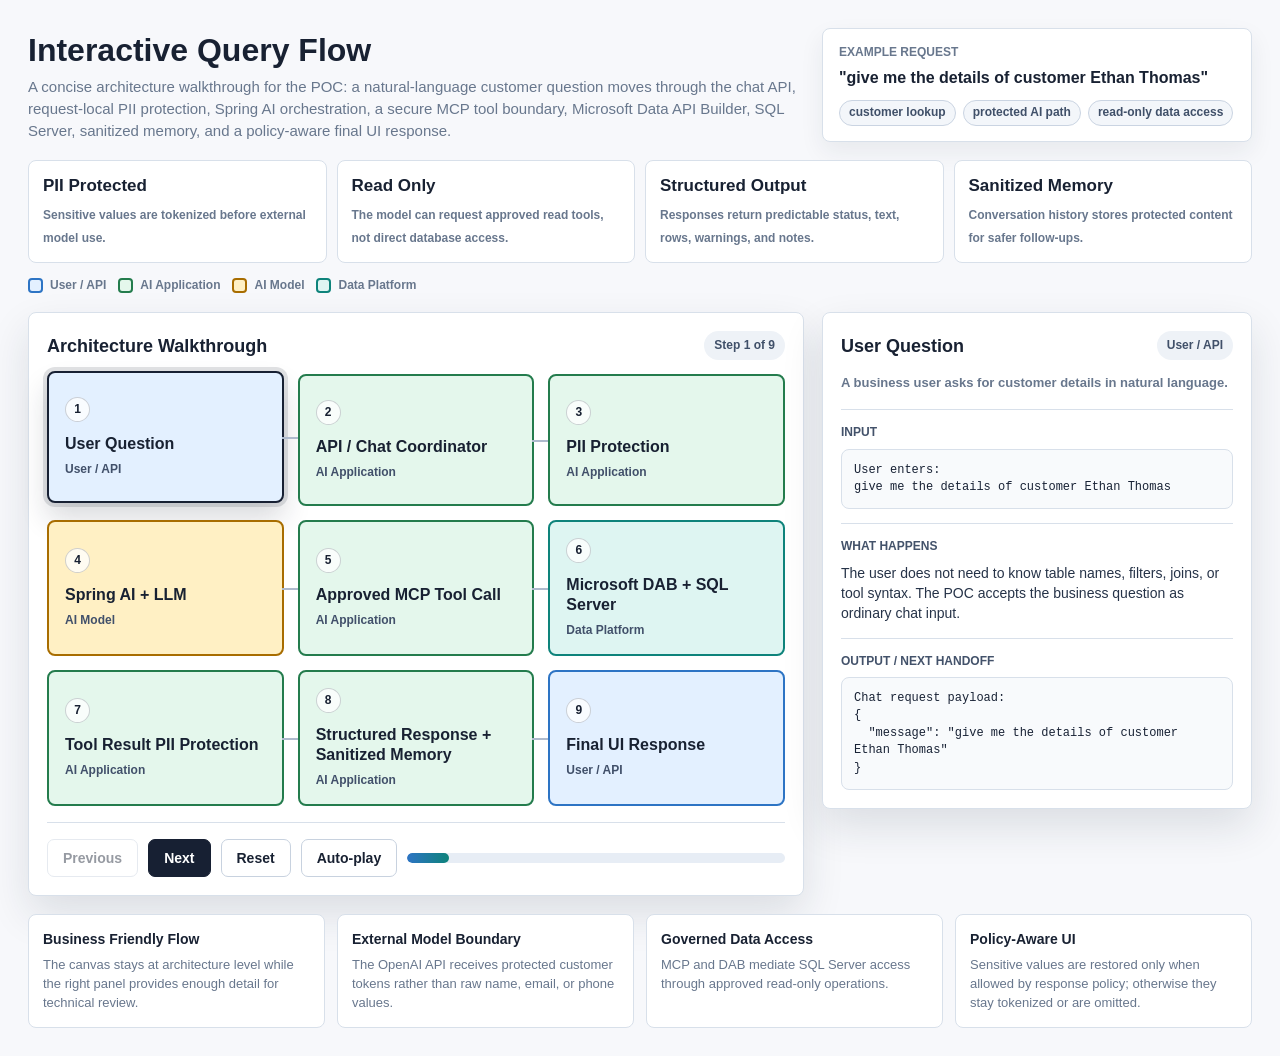
==== docs/interactive-query-flow.html @ c5b0c73b "Initial QueryMate AI application" ====
<!doctype html>
<html lang="en">
<head>
  <meta charset="utf-8">
  <meta name="viewport" content="width=device-width, initial-scale=1">
  <title>Interactive Query Flow</title>
  <style>
    :root {
      --bg: #f7f8fb;
      --surface: #ffffff;
      --ink: #182132;
      --muted: #68778d;
      --line: #d8e0ea;
      --active: #172033;
      --user-bg: #e3f0ff;
      --user-edge: #2d74c4;
      --app-bg: #e4f7ec;
      --app-edge: #247c4d;
      --model-bg: #fff0c4;
      --model-edge: #a86d00;
      --data-bg: #def5f2;
      --data-edge: #0e837b;
      --shadow: 0 18px 42px rgba(28, 40, 60, 0.12);
    }

    * { box-sizing: border-box; }

    body {
      margin: 0;
      background: var(--bg);
      color: var(--ink);
      font-family: Arial, Helvetica, sans-serif;
      line-height: 1.45;
    }

    .page {
      max-width: 1380px;
      margin: 0 auto;
      padding: 28px;
    }

    header {
      display: grid;
      grid-template-columns: minmax(0, 1fr) minmax(300px, 430px);
      gap: 18px;
      align-items: end;
      margin-bottom: 18px;
    }

    h1, h2, h3, p { margin-top: 0; }

    h1 {
      margin-bottom: 8px;
      font-size: 32px;
      line-height: 1.12;
      letter-spacing: 0;
    }

    .subtitle {
      max-width: 870px;
      margin-bottom: 0;
      color: var(--muted);
      font-size: 15px;
    }

    .query-card,
    .principle,
    .canvas-wrap,
    .detail-panel,
    .note-card {
      background: var(--surface);
      border: 1px solid var(--line);
      border-radius: 8px;
    }

    .query-card {
      padding: 15px 16px;
      box-shadow: 0 10px 24px rgba(28, 40, 60, 0.07);
    }

    .eyebrow {
      margin-bottom: 5px;
      color: var(--muted);
      font-size: 12px;
      font-weight: 800;
      text-transform: uppercase;
    }

    .query-text {
      margin-bottom: 10px;
      font-size: 16px;
      font-weight: 800;
    }

    .query-meta {
      display: flex;
      flex-wrap: wrap;
      gap: 7px;
      margin: 0;
    }

    .tag {
      display: inline-flex;
      align-items: center;
      min-height: 26px;
      padding: 0 9px;
      border: 1px solid #cad4e2;
      border-radius: 999px;
      background: #f3f6fa;
      color: #405069;
      font-size: 12px;
      font-weight: 800;
    }

    .principles {
      display: grid;
      grid-template-columns: repeat(4, minmax(0, 1fr));
      gap: 10px;
      margin-bottom: 14px;
    }

    .principle {
      padding: 13px 14px;
    }

    .principle-title {
      display: block;
      margin-bottom: 4px;
      color: var(--ink);
      font-size: 17px;
      font-weight: 900;
    }

    .principle-text {
      color: var(--muted);
      font-size: 12px;
      font-weight: 700;
    }

    .legend {
      display: flex;
      flex-wrap: wrap;
      gap: 12px;
      margin-bottom: 18px;
    }

    .legend-item {
      display: inline-flex;
      align-items: center;
      gap: 7px;
      color: var(--muted);
      font-size: 12px;
      font-weight: 800;
    }

    .swatch {
      width: 15px;
      height: 15px;
      border: 2px solid;
      border-radius: 4px;
    }

    .swatch.user { background: var(--user-bg); border-color: var(--user-edge); }
    .swatch.app { background: var(--app-bg); border-color: var(--app-edge); }
    .swatch.model { background: var(--model-bg); border-color: var(--model-edge); }
    .swatch.data { background: var(--data-bg); border-color: var(--data-edge); }

    .workspace {
      display: grid;
      grid-template-columns: minmax(0, 1fr) 430px;
      gap: 18px;
      align-items: start;
    }

    .canvas-wrap,
    .detail-panel {
      box-shadow: var(--shadow);
    }

    .canvas-wrap { padding: 18px; }

    .title-row,
    .panel-top {
      display: flex;
      align-items: center;
      justify-content: space-between;
      gap: 12px;
      margin-bottom: 14px;
    }

    .canvas-title,
    .panel-title {
      margin-bottom: 0;
      font-size: 18px;
      letter-spacing: 0;
    }

    .step-pill {
      flex: 0 0 auto;
      padding: 6px 10px;
      border-radius: 999px;
      background: #eef2f7;
      color: #405069;
      font-size: 12px;
      font-weight: 900;
    }

    .flow {
      display: grid;
      grid-template-columns: repeat(3, minmax(180px, 1fr));
      gap: 14px;
    }

    .step {
      position: relative;
      min-height: 132px;
      width: 100%;
      padding: 16px;
      border: 2px solid var(--line);
      border-radius: 8px;
      appearance: none;
      color: var(--ink);
      text-align: left;
      cursor: pointer;
      transition: transform 160ms ease, box-shadow 160ms ease, opacity 160ms ease;
    }

    .step::after {
      content: "";
      position: absolute;
      top: 50%;
      right: -16px;
      width: 16px;
      height: 2px;
      background: #aebacd;
    }

    .step:nth-child(3)::after,
    .step:nth-child(6)::after,
    .step:nth-child(9)::after {
      display: none;
    }

    .step:hover,
    .step.active {
      transform: translateY(-3px);
    }

    .step.active {
      border-color: var(--active);
      box-shadow: 0 0 0 4px rgba(23, 32, 51, 0.13), 0 16px 28px rgba(23, 32, 51, 0.16);
    }

    .step.done { opacity: 0.76; }

    .step-num {
      display: inline-flex;
      align-items: center;
      justify-content: center;
      width: 25px;
      height: 25px;
      margin-bottom: 12px;
      border: 1px solid rgba(24, 33, 50, 0.2);
      border-radius: 50%;
      background: rgba(255, 255, 255, 0.78);
      font-size: 12px;
      font-weight: 900;
    }

    .step-name {
      margin-bottom: 7px;
      font-size: 16px;
      font-weight: 900;
      line-height: 1.24;
      overflow-wrap: anywhere;
      word-break: break-word;
    }

    .step-desc {
      margin-bottom: 0;
      color: #41506a;
      font-size: 12px;
      font-weight: 800;
      line-height: 1.35;
    }

    .step.user { background: var(--user-bg); border-color: var(--user-edge); }
    .step.app { background: var(--app-bg); border-color: var(--app-edge); }
    .step.model { background: var(--model-bg); border-color: var(--model-edge); }
    .step.data { background: var(--data-bg); border-color: var(--data-edge); }
    .step.active { border-color: var(--active); }

    .controls {
      display: flex;
      flex-wrap: wrap;
      gap: 10px;
      align-items: center;
      margin-top: 16px;
      padding-top: 16px;
      border-top: 1px solid var(--line);
    }

    button {
      min-height: 38px;
      padding: 0 15px;
      border: 1px solid #c8d2df;
      border-radius: 7px;
      background: #ffffff;
      color: var(--ink);
      font: inherit;
      font-size: 14px;
      font-weight: 900;
      cursor: pointer;
    }

    button.primary {
      background: #172033;
      border-color: #172033;
      color: #ffffff;
    }

    button:disabled {
      cursor: not-allowed;
      opacity: 0.45;
    }

    .progress-track {
      flex: 1 1 180px;
      min-width: 170px;
      height: 10px;
      overflow: hidden;
      border-radius: 999px;
      background: #e7edf5;
    }

    .progress-bar {
      width: 0;
      height: 100%;
      border-radius: inherit;
      background: linear-gradient(90deg, #2d74c4, #0e837b);
      transition: width 180ms ease;
    }

    .detail-panel {
      position: sticky;
      top: 18px;
      padding: 18px;
    }

    .panel-subtitle {
      margin-bottom: 16px;
      color: var(--muted);
      font-size: 13px;
      font-weight: 800;
    }

    .detail-section {
      margin-top: 14px;
      padding-top: 14px;
      border-top: 1px solid var(--line);
    }

    .detail-heading {
      margin-bottom: 7px;
      color: #43526a;
      font-size: 12px;
      font-weight: 900;
      text-transform: uppercase;
    }

    .detail-text {
      margin-bottom: 0;
      color: #263348;
      font-size: 14px;
    }

    pre {
      margin: 0;
      max-height: 310px;
      overflow: auto;
      padding: 12px;
      border: 1px solid var(--line);
      border-radius: 8px;
      background: #f8fafc;
      color: #182235;
      font-family: "SFMono-Regular", Consolas, "Liberation Mono", monospace;
      font-size: 12px;
      line-height: 1.45;
      white-space: pre-wrap;
    }

    .notes {
      display: grid;
      grid-template-columns: repeat(4, minmax(0, 1fr));
      gap: 12px;
      margin-top: 18px;
    }

    .note-card { padding: 14px; }

    .note-card h3 {
      margin-bottom: 7px;
      font-size: 14px;
    }

    .note-card p {
      margin-bottom: 0;
      color: var(--muted);
      font-size: 13px;
    }

    @media (max-width: 1180px) {
      header,
      .workspace {
        grid-template-columns: 1fr;
      }

      .detail-panel { position: static; }
      .flow { grid-template-columns: repeat(3, minmax(0, 1fr)); }

      .notes,
      .principles {
        grid-template-columns: repeat(2, minmax(0, 1fr));
      }
    }

    @media (max-width: 720px) {
      .page { padding: 18px; }

      .flow,
      .notes,
      .principles {
        grid-template-columns: 1fr;
      }

      .step::after {
        right: 50%;
        top: auto;
        bottom: -16px;
        width: 2px;
        height: 16px;
      }

      .step:nth-child(3)::after,
      .step:nth-child(6)::after {
        display: block;
      }
    }
  </style>
</head>
<body>
  <main class="page">
    <header>
      <div>
        <h1>Interactive Query Flow</h1>
        <p class="subtitle">A concise architecture walkthrough for the POC: a natural-language customer question moves through the chat API, request-local PII protection, Spring AI orchestration, a secure MCP tool boundary, Microsoft Data API Builder, SQL Server, sanitized memory, and a policy-aware final UI response.</p>
      </div>
      <section class="query-card" aria-label="Example query">
        <p class="eyebrow">Example request</p>
        <p class="query-text">"give me the details of customer Ethan Thomas"</p>
        <p class="query-meta">
          <span class="tag">customer lookup</span>
          <span class="tag">protected AI path</span>
          <span class="tag">read-only data access</span>
        </p>
      </section>
    </header>

    <section class="principles" aria-label="Architecture principles">
      <div class="principle"><span class="principle-title">PII Protected</span><span class="principle-text">Sensitive values are tokenized before external model use.</span></div>
      <div class="principle"><span class="principle-title">Read Only</span><span class="principle-text">The model can request approved read tools, not direct database access.</span></div>
      <div class="principle"><span class="principle-title">Structured Output</span><span class="principle-text">Responses return predictable status, text, rows, warnings, and notes.</span></div>
      <div class="principle"><span class="principle-title">Sanitized Memory</span><span class="principle-text">Conversation history stores protected content for safer follow-ups.</span></div>
    </section>

    <nav class="legend" aria-label="Legend">
      <span class="legend-item"><span class="swatch user"></span>User / API</span>
      <span class="legend-item"><span class="swatch app"></span>AI Application</span>
      <span class="legend-item"><span class="swatch model"></span>AI Model</span>
      <span class="legend-item"><span class="swatch data"></span>Data Platform</span>
    </nav>

    <section class="workspace">
      <div class="canvas-wrap">
        <div class="title-row">
          <h2 class="canvas-title">Architecture Walkthrough</h2>
          <span class="step-pill" id="stepCounter">Step 1 of 9</span>
        </div>
        <div class="flow" id="flow" aria-label="Interactive architecture stages"></div>
        <div class="controls" aria-label="Step controls">
          <button id="prevBtn" type="button">Previous</button>
          <button id="nextBtn" class="primary" type="button">Next</button>
          <button id="resetBtn" type="button">Reset</button>
          <button id="playBtn" type="button">Auto-play</button>
          <div class="progress-track" aria-hidden="true"><div class="progress-bar" id="progressBar"></div></div>
        </div>
      </div>

      <aside class="detail-panel" aria-live="polite">
        <div class="panel-top">
          <h2 class="panel-title" id="panelTitle">User Question</h2>
          <span class="step-pill" id="panelCategory">User / API</span>
        </div>
        <p class="panel-subtitle" id="panelSummary"></p>

        <section class="detail-section">
          <h3 class="detail-heading">Input</h3>
          <pre id="panelInput"></pre>
        </section>
        <section class="detail-section">
          <h3 class="detail-heading">What Happens</h3>
          <p class="detail-text" id="panelDoes"></p>
        </section>
        <section class="detail-section">
          <h3 class="detail-heading">Output / Next Handoff</h3>
          <pre id="panelOutput"></pre>
        </section>
      </aside>
    </section>

    <section class="notes" aria-label="Design notes">
      <article class="note-card">
        <h3>Business Friendly Flow</h3>
        <p>The canvas stays at architecture level while the right panel provides enough detail for technical review.</p>
      </article>
      <article class="note-card">
        <h3>External Model Boundary</h3>
        <p>The OpenAI API receives protected customer tokens rather than raw name, email, or phone values.</p>
      </article>
      <article class="note-card">
        <h3>Governed Data Access</h3>
        <p>MCP and DAB mediate SQL Server access through approved read-only operations.</p>
      </article>
      <article class="note-card">
        <h3>Policy-Aware UI</h3>
        <p>Sensitive values are restored only when allowed by response policy; otherwise they stay tokenized or are omitted.</p>
      </article>
    </section>
  </main>

  <script>
    const stages = [
      {
        name: "User Question",
        category: "User / API",
        type: "user",
        summary: "A business user asks for customer details in natural language.",
        input: "User enters:\ngive me the details of customer Ethan Thomas",
        does: "The user does not need to know table names, filters, joins, or tool syntax. The POC accepts the business question as ordinary chat input.",
        output: "Chat request payload:\n{\n  \"message\": \"give me the details of customer Ethan Thomas\"\n}"
      },
      {
        name: "API / Chat Coordinator",
        category: "AI Application",
        type: "app",
        summary: "The application creates one governed request lifecycle.",
        input: "Incoming request:\nmessage = \"give me the details of customer Ethan Thomas\"\nconversationId = active chat session",
        does: "The chat API forwards the turn to the coordinator. The coordinator attaches a request id, creates a request-local SensitiveRequestContext, applies guardrails in order, loads safe conversation context, invokes the model runner, writes sanitized memory, and returns a structured response to the UI.",
        output: "Request context:\nrequestId = cd16d882\ninputChars = 44\nSensitiveRequestContext = created for this chat turn\n\nNext handoff:\nSend the raw input to the PII protection layer."
      },
      {
        name: "PII Protection",
        category: "AI Application",
        type: "app",
        summary: "Sensitive input is tokenized before it reaches the external model.",
        input: "Raw:\nEthan Thomas\n\nFull message:\ngive me the details of customer Ethan Thomas",
        does: "PiiDetector detects supported sensitive input such as email, phone, and configured name patterns. SensitiveTokenStore creates request-local tokens, and SensitiveRequestContext keeps the reversible mapping for this chat turn only. The token map remains inside the application boundary.",
        output: "Protected:\nCU_3398e6\n\nLLM input:\ngive me details of customer CU_3398e6\n\nRequest-local token context:\nentities = 1\ntokenTypes = [CU]\ntoken map is not sent to the model"
      },
      {
        name: "Spring AI + LLM",
        category: "AI Model",
        type: "model",
        summary: "Spring AI sends protected context and tool definitions to the OpenAI API.",
        input: "Protected user message:\ngive me details of customer CU_3398e6\n\nAvailable tools:\naggregate_records\ndescribe_entities\nread_records",
        does: "Spring AI ChatClient calls the OpenAI API with the protected request. The primary model is gpt-4.1-mini, with gpt-4.1-nano available as a simple fallback. The model can plan which tool to call, but it cannot connect directly to SQL Server and does not receive raw customer PII.",
        output: "Model intent:\nFind the Customer record that corresponds to the protected customer token, then return profile fields in the required structured response format.\n\nModel provider:\nprovider = OpenAI API\nmodel = gpt-4.1-mini\nfallback = gpt-4.1-nano\nresponseFormat = PROMPT_JSON"
      },
      {
        name: "Approved MCP Tool Call",
        category: "AI Application",
        type: "app",
        summary: "SecureMcpToolCallback mediates model tool requests before data access.",
        input: "Model-generated tool call using protected token:\nread_records(Customer, filter containing CU_3398e6)",
        does: "SecureMcpToolCallback receives the model tool arguments, detokenizes only at the secure tool boundary, calls DAB MCP, and prevents the model from directly accessing DAB or SQL Server. Retries or corrections can happen within this stage when the model tries an invalid filter, an invalid field selection, or an empty lookup.",
        output: "DAB receives a real lookup value only after secure resolution:\nFullName = Ethan Thomas\n\nBoundary detail:\nModel sends a protected token.\nSecureMcpToolCallback resolves it immediately before DAB MCP execution.\nThe model never receives direct DAB or SQL Server access."
      },
      {
        name: "Microsoft DAB + SQL Server",
        category: "Data Platform",
        type: "data",
        summary: "Data API Builder executes configured read-only access to SQL Server.",
        input: "Approved DAB read request:\nEntity = Customer\nLookup value = Ethan Thomas\nOperation = read",
        does: "Microsoft Data API Builder maps the approved entity request to SQL Server under configured permissions. The LLM is not connected to the database; the data platform only sees the resolved lookup from the application boundary.",
        output: "Raw DB result returned to the application:\nCustomerId = 11\nFullName = Ethan Thomas\nEmail = ...\nPhone = ...\nCity = Portland\nStateProvince = Oregon\nCountry = United States\nCreatedDate = 2025-03-01\nLoyaltyTier = Gold"
      },
      {
        name: "Tool Result PII Protection",
        category: "AI Application",
        type: "app",
        summary: "Raw database PII is protected before returning to the external model.",
        input: "Raw DB result:\nFullName = Ethan Thomas\nEmail = ...\nPhone = ...",
        does: "SensitivePayloadProtector tokenizes sensitive fields from the tool result before the model continuation. This prevents raw DB PII from going back to the OpenAI API.",
        output: "Protected result sent to model:\nCustomerId = 11\nFullName = CU_3398e6\nEmail = EM_xxx\nPhone = PH_xxx\nCity = Portland\nStateProvince = Oregon\nCountry = United States\nCreatedDate = 2025-03-01\nLoyaltyTier = Gold"
      },
      {
        name: "Structured Response + Sanitized Memory",
        category: "AI Application",
        type: "app",
        summary: "The answer is parsed into a predictable contract and stored safely.",
        input: "Model output using protected values:\nstatus, message, columns, rows, warnings, notes",
        does: "The coordinator parses the structured response and writes conversation memory only after sanitization. Memory stores protected content, so follow-up questions can use context without persisting raw customer PII.",
        output: "Structured response contract:\nstatus = ANSWER\nrows = 1\n\nSanitized memory:\nuser message and assistant response are stored with protected values where sensitive data is present."
      },
      {
        name: "Final UI Response",
        category: "User / API",
        type: "user",
        summary: "The browser receives a policy-aware response for display.",
        input: "Structured response from coordinator:\nCustomer details for CU_3398e6 with non-sensitive profile fields.",
        does: "Sensitive values are restored only when allowed by the response/policy; otherwise they remain tokenized or are omitted. This keeps the UI understandable without weakening the model and memory protection boundaries.",
        output: "Final UI example:\nCustomerId = 11\nFullName = Ethan Thomas\nCity = Portland\nStateProvince = Oregon\nCountry = United States\nCreatedDate = 2025-03-01\nLoyaltyTier = Gold\n\nEmail and phone may remain tokenized or be omitted unless the response policy allows showing them."
      }
    ];

    const flow = document.getElementById("flow");
    const stepCounter = document.getElementById("stepCounter");
    const panelTitle = document.getElementById("panelTitle");
    const panelCategory = document.getElementById("panelCategory");
    const panelSummary = document.getElementById("panelSummary");
    const panelInput = document.getElementById("panelInput");
    const panelDoes = document.getElementById("panelDoes");
    const panelOutput = document.getElementById("panelOutput");
    const progressBar = document.getElementById("progressBar");
    const prevBtn = document.getElementById("prevBtn");
    const nextBtn = document.getElementById("nextBtn");
    const resetBtn = document.getElementById("resetBtn");
    const playBtn = document.getElementById("playBtn");

    let activeIndex = 0;
    let timer = null;

    function renderFlow() {
      flow.innerHTML = "";
      stages.forEach((stage, index) => {
        const card = document.createElement("button");
        card.type = "button";
        card.className = `step ${stage.type}`;
        card.setAttribute("aria-label", `Step ${index + 1}: ${stage.name}`);
        card.innerHTML = `
          <span class="step-num">${index + 1}</span>
          <p class="step-name">${stage.name}</p>
          <p class="step-desc">${stage.category}</p>
        `;
        card.addEventListener("click", () => {
          stopAutoplay();
          setActive(index);
        });
        flow.appendChild(card);
      });
    }

    function setActive(index) {
      activeIndex = Math.max(0, Math.min(index, stages.length - 1));
      const stage = stages[activeIndex];
      const cards = Array.from(document.querySelectorAll(".step"));

      cards.forEach((card, cardIndex) => {
        card.classList.toggle("active", cardIndex === activeIndex);
        card.classList.toggle("done", cardIndex < activeIndex);
      });

      stepCounter.textContent = `Step ${activeIndex + 1} of ${stages.length}`;
      panelTitle.textContent = stage.name;
      panelCategory.textContent = stage.category;
      panelSummary.textContent = stage.summary;
      panelInput.textContent = stage.input;
      panelDoes.textContent = stage.does;
      panelOutput.textContent = stage.output;
      progressBar.style.width = `${((activeIndex + 1) / stages.length) * 100}%`;

      prevBtn.disabled = activeIndex === 0;
      nextBtn.disabled = activeIndex === stages.length - 1;
    }

    function nextStep() {
      if (activeIndex < stages.length - 1) {
        setActive(activeIndex + 1);
      } else {
        stopAutoplay();
      }
    }

    function stopAutoplay() {
      if (timer) {
        clearInterval(timer);
        timer = null;
      }
      playBtn.textContent = "Auto-play";
    }

    prevBtn.addEventListener("click", () => {
      stopAutoplay();
      setActive(activeIndex - 1);
    });

    nextBtn.addEventListener("click", () => {
      stopAutoplay();
      nextStep();
    });

    resetBtn.addEventListener("click", () => {
      stopAutoplay();
      setActive(0);
    });

    playBtn.addEventListener("click", () => {
      if (timer) {
        stopAutoplay();
        return;
      }
      playBtn.textContent = "Pause";
      if (activeIndex === stages.length - 1) {
        setActive(0);
      }
      timer = setInterval(nextStep, 2100);
    });

    renderFlow();
    setActive(0);
  </script>
</body>
</html>
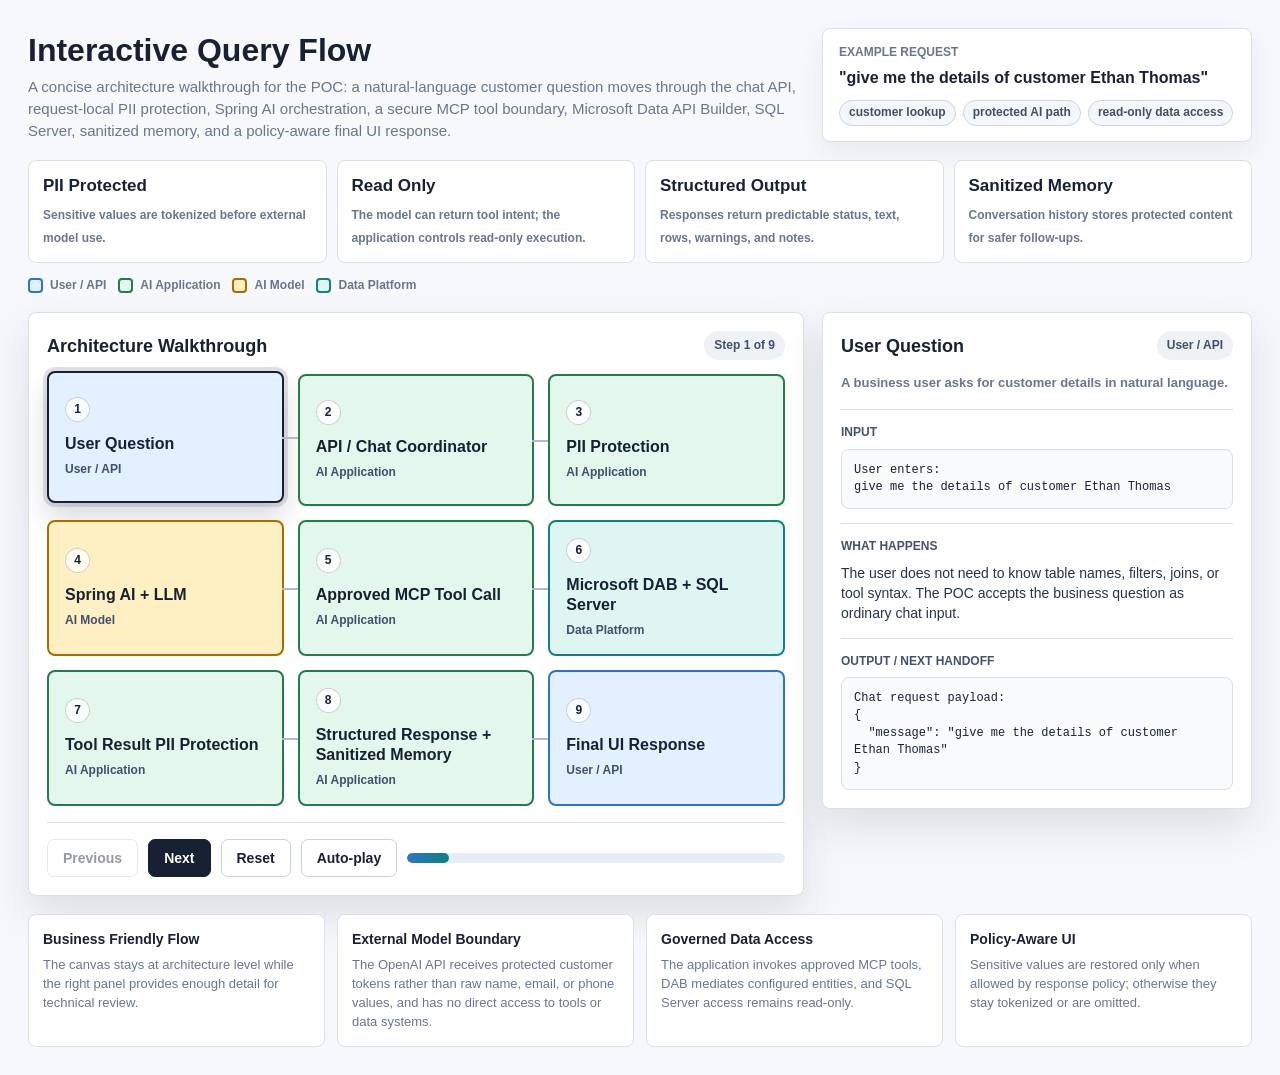
==== commit b570dda6: "docs: correct llm and data access architecture flow" ====
--- a/docs/interactive-query-flow.html
+++ b/docs/interactive-query-flow.html
@@ -468,7 +468,7 @@
 
     <section class="principles" aria-label="Architecture principles">
       <div class="principle"><span class="principle-title">PII Protected</span><span class="principle-text">Sensitive values are tokenized before external model use.</span></div>
-      <div class="principle"><span class="principle-title">Read Only</span><span class="principle-text">The model can request approved read tools, not direct database access.</span></div>
+      <div class="principle"><span class="principle-title">Read Only</span><span class="principle-text">The model can return tool intent; the application controls read-only execution.</span></div>
       <div class="principle"><span class="principle-title">Structured Output</span><span class="principle-text">Responses return predictable status, text, rows, warnings, and notes.</span></div>
       <div class="principle"><span class="principle-title">Sanitized Memory</span><span class="principle-text">Conversation history stores protected content for safer follow-ups.</span></div>
     </section>
@@ -525,11 +525,11 @@
       </article>
       <article class="note-card">
         <h3>External Model Boundary</h3>
-        <p>The OpenAI API receives protected customer tokens rather than raw name, email, or phone values.</p>
+        <p>The OpenAI API receives protected customer tokens rather than raw name, email, or phone values, and has no direct access to tools or data systems.</p>
       </article>
       <article class="note-card">
         <h3>Governed Data Access</h3>
-        <p>MCP and DAB mediate SQL Server access through approved read-only operations.</p>
+        <p>The application invokes approved MCP tools, DAB mediates configured entities, and SQL Server access remains read-only.</p>
       </article>
       <article class="note-card">
         <h3>Policy-Aware UI</h3>
@@ -571,19 +571,19 @@
         name: "Spring AI + LLM",
         category: "AI Model",
         type: "model",
-        summary: "Spring AI sends protected context and tool definitions to the OpenAI API.",
-        input: "Protected user message:\ngive me details of customer CU_3398e6\n\nAvailable tools:\naggregate_records\ndescribe_entities\nread_records",
-        does: "Spring AI ChatClient calls the OpenAI API with the protected request. The primary model is gpt-4.1-mini, with gpt-4.1-nano available as a simple fallback. The model can plan which tool to call, but it cannot connect directly to SQL Server and does not receive raw customer PII.",
-        output: "Model intent:\nFind the Customer record that corresponds to the protected customer token, then return profile fields in the required structured response format.\n\nModel provider:\nprovider = OpenAI API\nmodel = gpt-4.1-mini\nfallback = gpt-4.1-nano\nresponseFormat = PROMPT_JSON"
+        summary: "Spring AI sends protected context to the OpenAI API and receives text, structured response, or tool intent.",
+        input: "Protected user message:\ngive me details of customer CU_3398e6\n\nApplication-controlled tool boundary:\naggregate_records\ndescribe_entities\nread_records",
+        does: "Spring AI ChatClient calls the OpenAI API with the protected request. The primary model is gpt-4.1-mini, with gpt-4.1-nano available as a simple fallback. The model can return tool intent, but it cannot connect directly to DAB, MCP tools, SQL Server, websites, or internal APIs and does not receive raw customer PII.",
+        output: "Model output:\nText, structured response, or tool intent to find the Customer record that corresponds to the protected customer token.\n\nModel provider:\nprovider = OpenAI API\nmodel = gpt-4.1-mini\nfallback = gpt-4.1-nano\nresponseFormat = PROMPT_JSON"
       },
       {
         name: "Approved MCP Tool Call",
         category: "AI Application",
         type: "app",
-        summary: "SecureMcpToolCallback mediates model tool requests before data access.",
-        input: "Model-generated tool call using protected token:\nread_records(Customer, filter containing CU_3398e6)",
-        does: "SecureMcpToolCallback receives the model tool arguments, detokenizes only at the secure tool boundary, calls DAB MCP, and prevents the model from directly accessing DAB or SQL Server. Retries or corrections can happen within this stage when the model tries an invalid filter, an invalid field selection, or an empty lookup.",
-        output: "DAB receives a real lookup value only after secure resolution:\nFullName = Ethan Thomas\n\nBoundary detail:\nModel sends a protected token.\nSecureMcpToolCallback resolves it immediately before DAB MCP execution.\nThe model never receives direct DAB or SQL Server access."
+        summary: "SecureMcpToolCallback mediates tool intent before data access.",
+        input: "Model-returned tool intent using protected token:\nread_records(Customer, filter containing CU_3398e6)",
+        does: "SecureMcpToolCallback receives the tool intent, detokenizes only at the secure tool boundary, calls DAB MCP, and prevents the model from directly accessing DAB, MCP tools, SQL Server, websites, or internal APIs. Retries or corrections can happen within this stage when the model returns an invalid filter, an invalid field selection, or an empty lookup.",
+        output: "DAB receives a real lookup value only after secure resolution:\nFullName = Ethan Thomas\n\nBoundary detail:\nModel returns a protected-token tool intent.\nSecureMcpToolCallback resolves it immediately before DAB MCP execution.\nThe model never receives direct DAB, MCP tool, SQL Server, website, or internal API access."
       },
       {
         name: "Microsoft DAB + SQL Server",
@@ -591,7 +591,7 @@
         type: "data",
         summary: "Data API Builder executes configured read-only access to SQL Server.",
         input: "Approved DAB read request:\nEntity = Customer\nLookup value = Ethan Thomas\nOperation = read",
-        does: "Microsoft Data API Builder maps the approved entity request to SQL Server under configured permissions. The LLM is not connected to the database; the data platform only sees the resolved lookup from the application boundary.",
+        does: "Microsoft Data API Builder maps the approved entity request to SQL Server under configured permissions. The LLM is not connected to DAB, MCP tools, SQL Server, websites, or internal APIs; the data platform only sees the resolved lookup from the application boundary.",
         output: "Raw DB result returned to the application:\nCustomerId = 11\nFullName = Ethan Thomas\nEmail = ...\nPhone = ...\nCity = Portland\nStateProvince = Oregon\nCountry = United States\nCreatedDate = 2025-03-01\nLoyaltyTier = Gold"
       },
       {
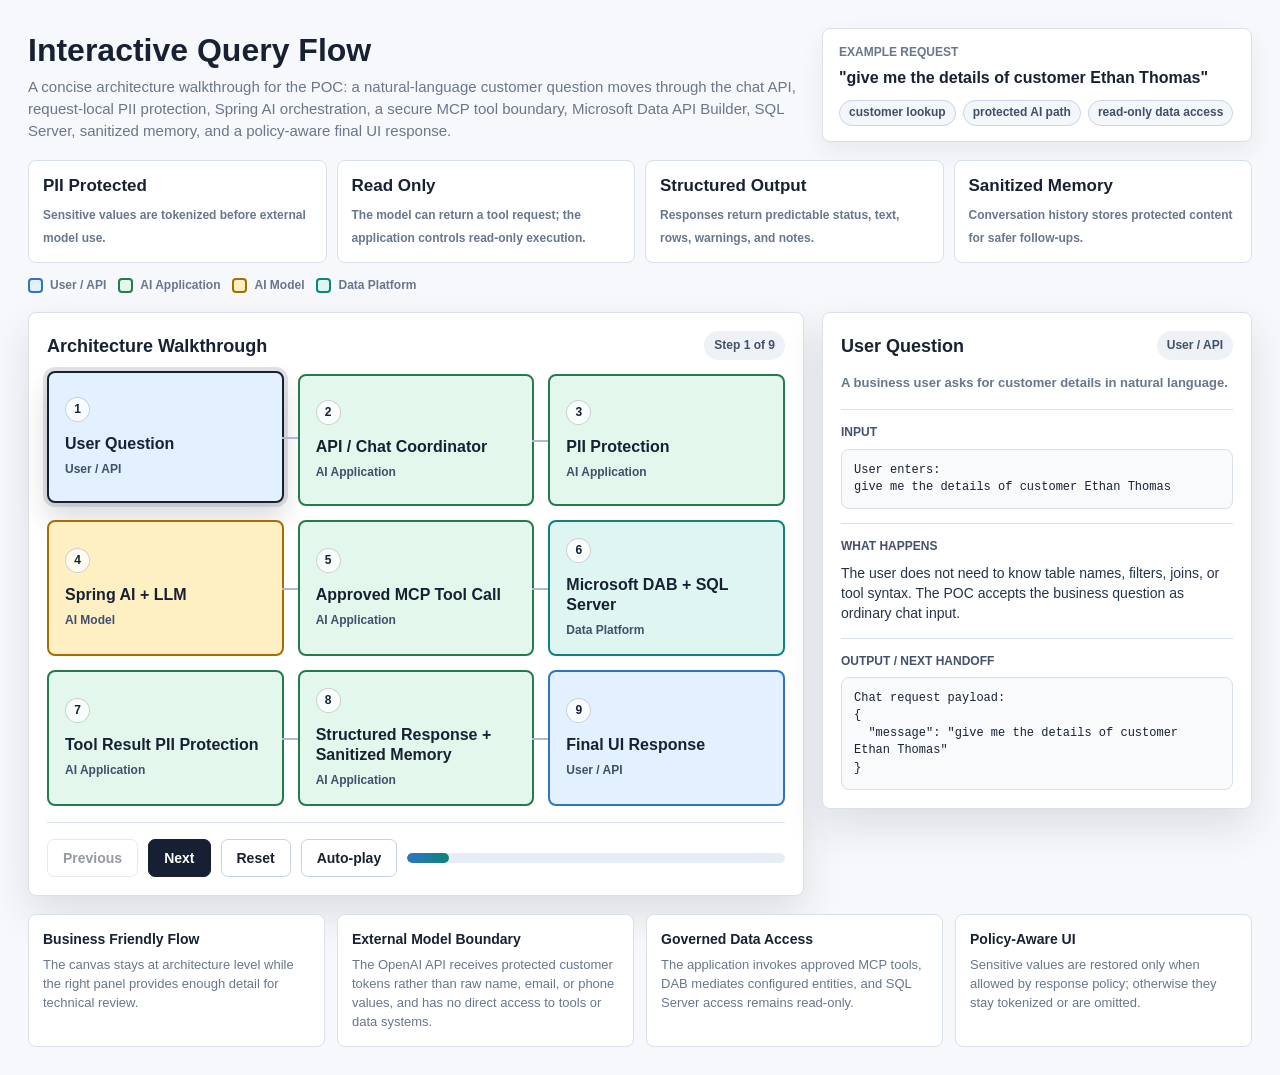
==== commit ecbd5233: "docs: simplify management architecture diagram" ====
--- a/docs/interactive-query-flow.html
+++ b/docs/interactive-query-flow.html
@@ -468,7 +468,7 @@
 
     <section class="principles" aria-label="Architecture principles">
       <div class="principle"><span class="principle-title">PII Protected</span><span class="principle-text">Sensitive values are tokenized before external model use.</span></div>
-      <div class="principle"><span class="principle-title">Read Only</span><span class="principle-text">The model can return tool intent; the application controls read-only execution.</span></div>
+      <div class="principle"><span class="principle-title">Read Only</span><span class="principle-text">The model can return a tool request; the application controls read-only execution.</span></div>
       <div class="principle"><span class="principle-title">Structured Output</span><span class="principle-text">Responses return predictable status, text, rows, warnings, and notes.</span></div>
       <div class="principle"><span class="principle-title">Sanitized Memory</span><span class="principle-text">Conversation history stores protected content for safer follow-ups.</span></div>
     </section>
@@ -571,19 +571,19 @@
         name: "Spring AI + LLM",
         category: "AI Model",
         type: "model",
-        summary: "Spring AI sends protected context to the OpenAI API and receives text, structured response, or tool intent.",
+        summary: "Spring AI sends protected context to the OpenAI API and receives text, structured response, or tool request.",
         input: "Protected user message:\ngive me details of customer CU_3398e6\n\nApplication-controlled tool boundary:\naggregate_records\ndescribe_entities\nread_records",
-        does: "Spring AI ChatClient calls the OpenAI API with the protected request. The primary model is gpt-4.1-mini, with gpt-4.1-nano available as a simple fallback. The model can return tool intent, but it cannot connect directly to DAB, MCP tools, SQL Server, websites, or internal APIs and does not receive raw customer PII.",
-        output: "Model output:\nText, structured response, or tool intent to find the Customer record that corresponds to the protected customer token.\n\nModel provider:\nprovider = OpenAI API\nmodel = gpt-4.1-mini\nfallback = gpt-4.1-nano\nresponseFormat = PROMPT_JSON"
+        does: "Spring AI ChatClient calls the OpenAI API with the protected request. The primary model is gpt-4.1-mini, with gpt-4.1-nano available as a simple fallback. The model can return a tool request, but it cannot connect directly to DAB, MCP tools, SQL Server, websites, or internal APIs and does not receive raw customer PII.",
+        output: "Model output:\nText, structured response, or tool request to find the Customer record that corresponds to the protected customer token.\n\nModel provider:\nprovider = OpenAI API\nmodel = gpt-4.1-mini\nfallback = gpt-4.1-nano\nresponseFormat = PROMPT_JSON"
       },
       {
         name: "Approved MCP Tool Call",
         category: "AI Application",
         type: "app",
-        summary: "SecureMcpToolCallback mediates tool intent before data access.",
-        input: "Model-returned tool intent using protected token:\nread_records(Customer, filter containing CU_3398e6)",
-        does: "SecureMcpToolCallback receives the tool intent, detokenizes only at the secure tool boundary, calls DAB MCP, and prevents the model from directly accessing DAB, MCP tools, SQL Server, websites, or internal APIs. Retries or corrections can happen within this stage when the model returns an invalid filter, an invalid field selection, or an empty lookup.",
-        output: "DAB receives a real lookup value only after secure resolution:\nFullName = Ethan Thomas\n\nBoundary detail:\nModel returns a protected-token tool intent.\nSecureMcpToolCallback resolves it immediately before DAB MCP execution.\nThe model never receives direct DAB, MCP tool, SQL Server, website, or internal API access."
+        summary: "SecureMcpToolCallback mediates tool requests before data access.",
+        input: "Model-returned tool request using protected token:\nread_records(Customer, filter containing CU_3398e6)",
+        does: "SecureMcpToolCallback receives the tool request, detokenizes only at the secure tool boundary, calls DAB MCP, and prevents the model from directly accessing DAB, MCP tools, SQL Server, websites, or internal APIs. Retries or corrections can happen within this stage when the model returns an invalid filter, an invalid field selection, or an empty lookup.",
+        output: "DAB receives a real lookup value only after secure resolution:\nFullName = Ethan Thomas\n\nBoundary detail:\nModel returns a protected-token tool request.\nSecureMcpToolCallback resolves it immediately before DAB MCP execution.\nThe model never receives direct DAB, MCP tool, SQL Server, website, or internal API access."
       },
       {
         name: "Microsoft DAB + SQL Server",
